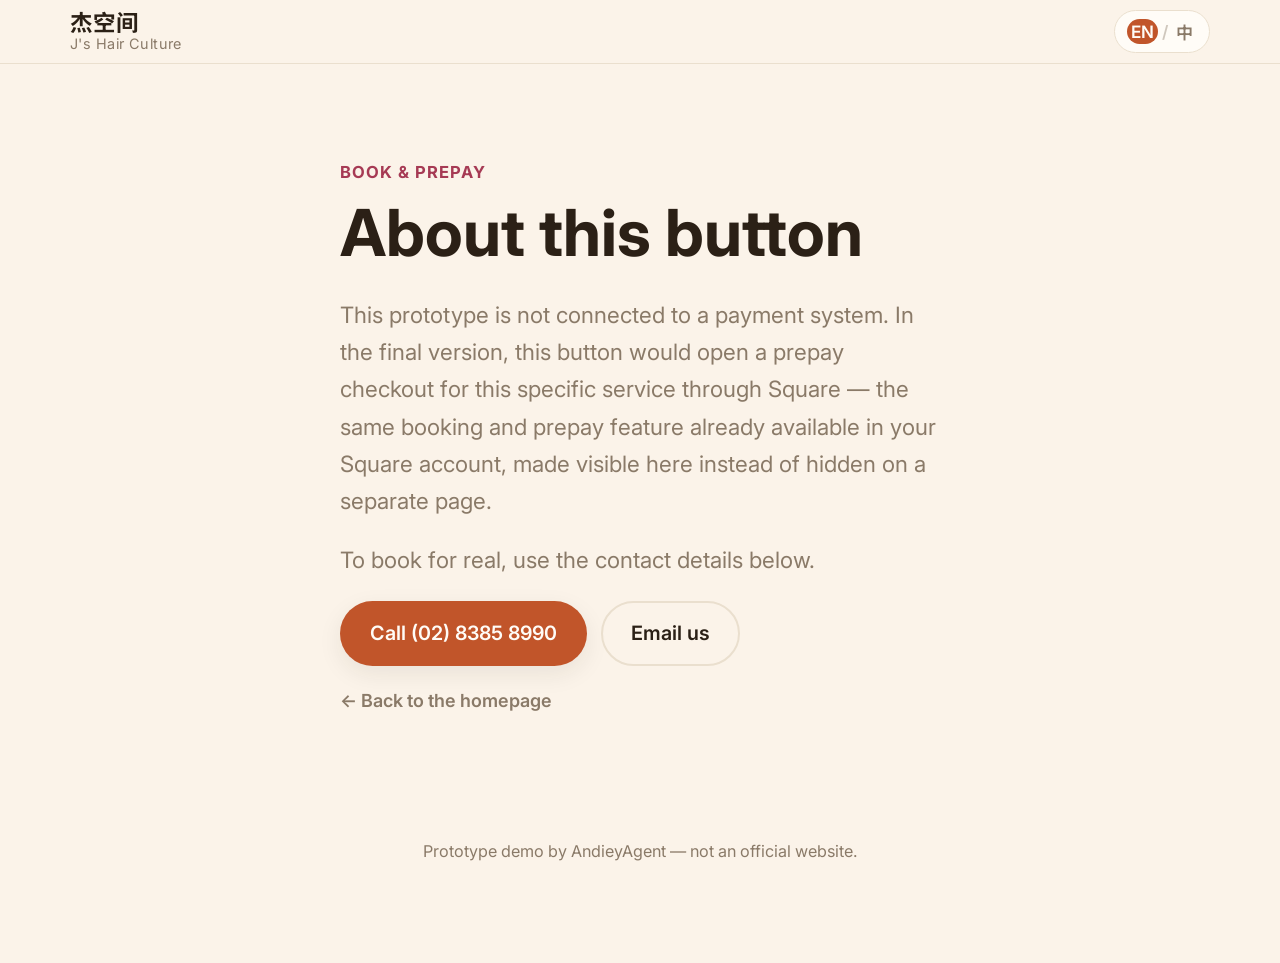
==== booking.html @ 08569a33 "Initial commit: J's Hair Culture prototype demo landing page Prototype demo by AndieyAgent for J's H" ====
<!DOCTYPE html>
<html lang="en" data-lang="en">
<head>
<meta charset="UTF-8">
<meta name="viewport" content="width=device-width, initial-scale=1">
<meta name="robots" content="noindex, nofollow">
<title>Booking — J's Hair Culture (Prototype)</title>
<link rel="preconnect" href="https://fonts.googleapis.com">
<link rel="preconnect" href="https://fonts.gstatic.com" crossorigin>
<link href="https://fonts.googleapis.com/css2?family=Inter:wght@400;500;600;700;800&family=Noto+Sans+SC:wght@400;500;600;700;800&display=swap" rel="stylesheet">
<link rel="stylesheet" href="css/style.css">
</head>
<body>

<header class="site-header">
  <div class="container site-header__inner">
    <a href="index.html" class="brand">
      <span class="brand__zh">杰空间</span>
      <span class="brand__en">J's Hair Culture</span>
    </a>
    <div class="site-header__actions">
      <button type="button" class="lang-toggle" id="langToggle" aria-label="Switch language">
        <span data-lang-label="en" class="lang-toggle__opt">EN</span>
        <span class="lang-toggle__sep">/</span>
        <span data-lang-label="zh" class="lang-toggle__opt">中</span>
      </button>
    </div>
  </div>
</header>

<main>
  <section class="booking-page">
    <div class="container booking-page__inner">
      <p class="eyebrow" data-i18n="booking.eyebrow">BOOK &amp; PREPAY</p>
      <h1 class="booking-page__title" data-i18n="booking.title">About this button</h1>
      <p class="booking-page__body" data-i18n="booking.body">
        This prototype is not connected to a payment system. In the final version, this button would open a prepay
        checkout for this specific service through Square — the same booking and prepay feature already available
        in your Square account, made visible here instead of hidden on a separate page.
      </p>
      <p class="booking-page__body" data-i18n="booking.body2">
        To book for real, use the contact details below.
      </p>
      <div class="hero__actions">
        <a href="tel:+61283858990" class="btn btn--primary" data-i18n="booking.call">Call (02) 8385 8990</a>
        <a href="mailto:jshairculture@gmail.com" class="btn btn--ghost" data-i18n="booking.email">Email us</a>
      </div>
      <a href="index.html" class="back-link" id="backLink" data-i18n="booking.back">&larr; Back to the homepage</a>
    </div>
  </section>
</main>

<footer class="site-footer">
  <div class="container site-footer__inner">
    <p data-i18n="footer.disclaimer">Prototype demo by AndieyAgent — not an official website.</p>
  </div>
</footer>

<script src="js/main.js"></script>
</body>
</html>
---- css/style.css ----
/* ============================================================
   J's Hair Culture — Prototype Demo
   Design tokens: Oat Cream / Copper Balayage / Warm Berry
   ============================================================ */

:root {
  --color-bg: #FBF3E9;
  --color-primary: #C1552A;
  --color-primary-dark: #A8461F;
  --color-secondary: #A63A54;
  --color-ink: #2B2016;
  --color-muted: #8A7A68;
  --color-surface: #FFFCF7;
  --color-border: #EADFCE;

  --font-display: 'Inter', 'Noto Sans SC', -apple-system, BlinkMacSystemFont, 'PingFang SC', 'Microsoft YaHei', 'Segoe UI', sans-serif;
  --font-body: 'Inter', 'Noto Sans SC', -apple-system, BlinkMacSystemFont, 'PingFang SC', 'Microsoft YaHei', 'Segoe UI', sans-serif;

  --radius-lg: 24px;
  --radius-md: 16px;
  --radius-sm: 10px;
  --radius-pill: 999px;

  --shadow-soft: 0 8px 24px rgba(43, 32, 22, 0.08);
  --shadow-card: 0 4px 14px rgba(43, 32, 22, 0.07);

  --container-max: 1180px;
  --header-h: 64px;
}

* { box-sizing: border-box; }
html { font-size: 18px; scroll-behavior: smooth; scroll-padding-top: calc(var(--header-h) + 16px); }

body {
  margin: 0;
  background: var(--color-bg);
  color: var(--color-ink);
  font-family: var(--font-body);
  line-height: 1.65;
  -webkit-font-smoothing: antialiased;
}

@media (prefers-reduced-motion: reduce) {
  html { scroll-behavior: auto; }
  * { animation-duration: 0.001ms !important; animation-iteration-count: 1 !important; transition-duration: 0.001ms !important; }
}

h1, h2, h3 { font-family: var(--font-display); font-weight: 700; margin: 0 0 0.4em; line-height: 1.15; }
p { margin: 0 0 1em; }
a { color: inherit; }
ul { list-style: none; margin: 0; padding: 0; }
img { max-width: 100%; display: block; }

.container {
  max-width: var(--container-max);
  margin: 0 auto;
  padding: 0 20px;
}

.eyebrow {
  font-family: var(--font-display);
  font-weight: 700;
  font-size: 0.92rem;
  letter-spacing: 0.06em;
  color: var(--color-secondary);
  text-transform: uppercase;
  margin: 0 0 0.6em;
}

.section-title {
  font-size: clamp(1.9rem, 4.5vw, 2.6rem);
}
.section-title--accent { color: var(--color-primary); }

.section-lead {
  max-width: 60ch;
  color: var(--color-muted);
  font-size: 1.2rem;
}

section { padding: 64px 0; }

/* ---------- Buttons ---------- */
.btn {
  display: inline-flex;
  align-items: center;
  justify-content: center;
  gap: 8px;
  font-family: var(--font-display);
  font-weight: 600;
  font-size: 1.1rem;
  padding: 14px 28px;
  border-radius: var(--radius-pill);
  text-decoration: none;
  border: 2px solid transparent;
  transition: transform 0.15s ease, box-shadow 0.15s ease, background-color 0.15s ease;
  cursor: pointer;
}
.btn:hover { transform: translateY(-2px); }
.btn:focus-visible { outline: 3px solid var(--color-secondary); outline-offset: 2px; }

.btn--primary {
  background: var(--color-primary);
  color: var(--color-surface);
  box-shadow: var(--shadow-soft);
}
.btn--primary:hover { background: var(--color-primary-dark); }

.btn--ghost {
  background: transparent;
  color: var(--color-ink);
  border-color: var(--color-border);
}
.btn--ghost:hover { border-color: var(--color-primary); color: var(--color-primary); }

.btn--large { padding: 18px 40px; font-size: 1.25rem; }
.btn--small { padding: 10px 20px; font-size: 1rem; }

.btn-tiny {
  font-family: var(--font-display);
  font-weight: 600;
  font-size: 0.88rem;
  color: var(--color-secondary);
  border: 2px dashed var(--color-secondary);
  border-radius: var(--radius-sm);
  padding: 5px 10px;
  text-decoration: none;
  white-space: nowrap;
  transition: background-color 0.15s ease, color 0.15s ease;
}
.btn-tiny:hover { background: var(--color-secondary); color: var(--color-surface); }

/* ---------- Hand-drawn signature marks ---------- */
.mark-circle {
  position: relative;
  color: var(--color-primary);
  white-space: nowrap;
}
.mark-circle::after {
  content: '';
  position: absolute;
  left: -6%;
  right: -6%;
  top: -12%;
  bottom: -8%;
  border: 3px solid var(--color-secondary);
  border-radius: 50% 45% 48% 52% / 55% 48% 52% 45%;
  transform: rotate(-2deg);
  pointer-events: none;
  opacity: 0;
  animation: markIn 0.6s ease-out 0.5s forwards;
}
.mark-box {
  position: relative;
}

@keyframes markIn {
  from { opacity: 0; transform: rotate(-2deg) scale(0.9); }
  to { opacity: 1; transform: rotate(-2deg) scale(1); }
}

/* ---------- Placeholder imagery ---------- */
.img-placeholder {
  background: repeating-linear-gradient(135deg, #F1E4D2, #F1E4D2 10px, #EAD9C1 10px, #EAD9C1 20px);
  border: 1px solid var(--color-border);
  border-radius: var(--radius-md);
  display: flex;
  align-items: center;
  justify-content: center;
  text-align: center;
  color: var(--color-muted);
  font-size: 0.8rem;
  padding: 12px;
  min-height: 200px;
}
.img-placeholder--square { aspect-ratio: 1 / 1; min-height: 180px; }
.img-placeholder--wide { aspect-ratio: 16 / 9; min-height: 160px; }
.img-placeholder--look { aspect-ratio: 4 / 5; min-height: 300px; }

.video-placeholder {
  background: repeating-linear-gradient(135deg, #EAD9C1, #EAD9C1 10px, #E2CBA8 10px, #E2CBA8 20px);
  border: 1px solid var(--color-border);
  border-radius: var(--radius-lg);
  aspect-ratio: 16 / 9;
  min-height: 160px;
  display: flex;
  flex-direction: column;
  align-items: center;
  justify-content: center;
  gap: 12px;
  color: var(--color-muted);
  font-size: 0.8rem;
  text-align: center;
  padding: 12px;
}
.video-placeholder__play {
  width: 52px;
  height: 52px;
  border-radius: 50%;
  background: rgba(255, 252, 247, 0.85);
  border: 1px solid var(--color-border);
  position: relative;
}
.video-placeholder__play::after {
  content: '';
  position: absolute;
  top: 50%;
  left: 55%;
  transform: translate(-50%, -50%);
  border-style: solid;
  border-width: 9px 0 9px 14px;
  border-color: transparent transparent transparent var(--color-primary);
}

/* ---------- Header ---------- */
.site-header {
  position: sticky;
  top: 0;
  z-index: 40;
  height: var(--header-h);
  background: rgba(251, 243, 233, 0.9);
  backdrop-filter: blur(8px);
  border-bottom: 1px solid var(--color-border);
}
.site-header__inner {
  height: 100%;
  display: flex;
  align-items: center;
  justify-content: space-between;
}
.brand {
  text-decoration: none;
  display: flex;
  flex-direction: column;
  line-height: 1.1;
}
.brand__zh { font-family: var(--font-display); font-size: 1.25rem; font-weight: 700; color: var(--color-ink); }
.brand__en { font-family: var(--font-body); font-size: 0.8rem; letter-spacing: 0.03em; color: var(--color-muted); }

.site-header__actions { display: flex; align-items: center; gap: 12px; }

.header-call {
  display: flex;
  align-items: center;
  justify-content: center;
  width: 38px;
  height: 38px;
  border-radius: 50%;
  background: var(--color-surface);
  border: 1px solid var(--color-border);
  color: var(--color-primary);
  text-decoration: none;
}

.lang-toggle {
  display: flex;
  align-items: center;
  gap: 4px;
  background: var(--color-surface);
  border: 1px solid var(--color-border);
  border-radius: var(--radius-pill);
  padding: 6px 12px;
  font-family: var(--font-display);
  font-weight: 600;
  font-size: 0.95rem;
  cursor: pointer;
  color: var(--color-muted);
}
.lang-toggle__opt { padding: 2px 4px; border-radius: var(--radius-pill); }
.lang-toggle__sep { opacity: 0.4; }
html[data-lang="en"] .lang-toggle__opt[data-lang-label="en"],
html[data-lang="zh"] .lang-toggle__opt[data-lang-label="zh"] {
  background: var(--color-primary);
  color: var(--color-surface);
}

/* ---------- Hero (full-bleed image with overlaid content) ---------- */
.hero {
  position: relative;
  overflow: hidden;
  min-height: clamp(480px, 74vh, 700px);
  display: flex;
  align-items: flex-end;
  padding: 0;
}
.hero__bg {
  position: absolute;
  inset: 0;
  background-color: #0B1220;
  background-image: url("../assets/img/hero-blue.jpg");
  background-size: cover;
  background-position: center 30%;
}
.hero__scrim {
  position: absolute;
  inset: 0;
  background: linear-gradient(180deg, rgba(8, 12, 24, 0.15) 0%, rgba(8, 12, 24, 0.28) 35%, rgba(8, 12, 24, 0.88) 100%);
}
.hero__content {
  position: relative;
  z-index: 2;
  max-width: 640px;
  padding: 40px 20px 48px;
  color: var(--color-surface);
  text-shadow: 0 2px 16px rgba(0, 0, 0, 0.35);
}
.hero__logotype { display: flex; align-items: baseline; flex-wrap: wrap; gap: 10px; margin-bottom: 22px; }
.hero__logotype-zh { font-family: var(--font-display); font-size: 1.4rem; font-weight: 800; }
.hero__logotype-en { font-size: 0.82rem; letter-spacing: 0.12em; text-transform: uppercase; opacity: 0.8; }
.hero__logotype-note { font-size: 0.78rem; color: rgba(255, 252, 247, 0.6); }
.hero .eyebrow { color: #E8A98F; }
.hero__title { font-size: clamp(2.3rem, 6.5vw, 3.6rem); color: var(--color-surface); }
.hero__sub { font-size: 1.25rem; color: rgba(255, 252, 247, 0.85); max-width: 52ch; }
.hero__actions { display: flex; flex-wrap: wrap; gap: 14px; margin-top: 8px; }

.btn--ghost-light {
  background: rgba(255, 252, 247, 0.1);
  color: var(--color-surface);
  border-color: rgba(255, 252, 247, 0.55);
}
.btn--ghost-light:hover { background: rgba(255, 252, 247, 0.2); border-color: var(--color-surface); }

/* ---------- Services (horizontal scroll) ---------- */
.services__scroller {
  display: flex;
  gap: 18px;
  overflow-x: auto;
  scroll-snap-type: x mandatory;
  padding: 8px 4px 20px;
  margin: 0 -4px;
  -webkit-overflow-scrolling: touch;
}
.service-card {
  flex: 0 0 270px;
  scroll-snap-align: start;
  background: var(--color-surface);
  border: 1px solid var(--color-border);
  border-radius: var(--radius-lg);
  padding: 16px;
  box-shadow: var(--shadow-card);
}
.service-card h3 { font-size: 1.25rem; margin: 12px 0 0; }

/* ---------- Team (image/text carousel, in sync — no manual drag) ---------- */
.team__carousel {
  display: flex;
  flex-direction: column;
  gap: 24px;
  margin-top: 28px;
}
.team__carousel-image { position: relative; }
.team__carousel-track {
  position: relative;
  aspect-ratio: 4 / 5;
  min-height: 300px;
  border: 1px solid var(--color-border);
  border-radius: var(--radius-lg);
  overflow: hidden;
}
.team__carousel-slide {
  position: absolute;
  inset: 0;
  min-height: 0;
  border: none;
  border-radius: 0;
  opacity: 0;
  transition: opacity 0.45s ease, transform 0.45s ease;
  transform: scale(1.03);
  pointer-events: none;
}
.team__carousel-slide.is-active { opacity: 1; transform: scale(1); pointer-events: auto; }

.team__carousel-track .img-placeholder:nth-child(2) { background: repeating-linear-gradient(115deg, #EAD9C1, #EAD9C1 10px, #E2CBA8 10px, #E2CBA8 20px); }
.team__carousel-track .img-placeholder:nth-child(3) { background: repeating-linear-gradient(150deg, #F1E4D2, #F1E4D2 10px, #E4C9A0 10px, #E4C9A0 20px); }
.team__carousel-track .img-placeholder:nth-child(4) { background: repeating-linear-gradient(95deg, #EAD9C1, #EAD9C1 10px, #DFCBA6 10px, #DFCBA6 20px); }
.team__carousel-track .img-placeholder:nth-child(5) { background: repeating-linear-gradient(165deg, #F1E4D2, #F1E4D2 10px, #E8D2AC 10px, #E8D2AC 20px); }

.team__carousel-info { display: flex; flex-direction: column; justify-content: center; }
.team__carousel-panel { display: none; }
.team__carousel-panel.is-active { display: block; }
.team__carousel-panel h3 { font-size: 1.4rem; margin-top: 0; }
.team__carousel-panel p { color: var(--color-muted); font-style: italic; font-size: 1.15rem; }

.team__carousel-dots { display: flex; gap: 8px; margin-top: 8px; }
.team__carousel-dot {
  width: 8px;
  height: 8px;
  border-radius: 50%;
  background: var(--color-border);
}
.team__carousel-dot.is-active { background: var(--color-primary); }

.vibe-strip {
  display: grid;
  grid-template-columns: 1fr;
  gap: 16px;
  margin-top: 24px;
}

/* ---------- Products (static collage — tiles of uneven proportions forming one rectangle) ---------- */
.products__collage {
  display: grid;
  grid-template-columns: repeat(2, 1fr);
  grid-auto-rows: 150px;
  gap: 14px;
  margin-top: 28px;
}
.products__collage .img-placeholder {
  min-height: 0;
  border-radius: var(--radius-sm);
}
.products__tile--a { grid-column: 1 / 3; grid-row: 1 / 3; }
.products__tile--b { grid-column: 1 / 2; grid-row: 3 / 4; }
.products__tile--c { grid-column: 2 / 3; grid-row: 3 / 4; }
.products__tile--d { grid-column: 1 / 3; grid-row: 4 / 5; }

/* ---------- Vibe carousel ---------- */
.vibe-carousel { position: relative; }
.vibe-carousel__track {
  position: relative;
  aspect-ratio: 16 / 9;
  min-height: 160px;
  border: 1px solid var(--color-border);
  border-radius: var(--radius-lg);
  overflow: hidden;
}
.vibe-carousel__slide {
  position: absolute;
  inset: 0;
  min-height: 0;
  border: none;
  border-radius: 0;
  opacity: 0;
  transition: opacity 0.45s ease, transform 0.45s ease;
  transform: scale(1.03);
  pointer-events: none;
}
.vibe-carousel__slide.is-active { opacity: 1; transform: scale(1); pointer-events: auto; }

.vibe-carousel__track .img-placeholder:nth-child(2) { background: repeating-linear-gradient(115deg, #EAD9C1, #EAD9C1 10px, #E2CBA8 10px, #E2CBA8 20px); }
.vibe-carousel__track .img-placeholder:nth-child(3) { background: repeating-linear-gradient(150deg, #F1E4D2, #F1E4D2 10px, #E4C9A0 10px, #E4C9A0 20px); }
.vibe-carousel__btn {
  position: absolute;
  top: 50%;
  transform: translateY(-50%);
  width: 36px;
  height: 36px;
  border-radius: 50%;
  border: 1px solid var(--color-border);
  background: rgba(255, 252, 247, 0.9);
  color: var(--color-ink);
  font-size: 1.2rem;
  line-height: 1;
  cursor: pointer;
  display: flex;
  align-items: center;
  justify-content: center;
}
.vibe-carousel__btn:hover { background: var(--color-surface); }
.vibe-carousel__btn--prev { left: 12px; }
.vibe-carousel__btn--next { right: 12px; }

/* ---------- Pricing ---------- */
.pricing__grid {
  display: grid;
  grid-template-columns: 1fr;
  gap: 36px;
}
.price-category { margin-bottom: 28px; }
.price-category h3 { font-size: 1.25rem; }

.price-list li {
  display: flex;
  align-items: center;
  gap: 14px;
  padding: 12px 0;
  border-bottom: 1px dashed var(--color-border);
}
.price-list li > span:first-child {
  flex: 1 1 auto;
  font-weight: 500;
}
.price-list__price {
  font-family: var(--font-display);
  font-weight: 700;
  color: var(--color-ink);
  white-space: nowrap;
}

.price-note {
  font-size: 0.95rem;
  color: var(--color-muted);
  margin-top: 8px;
}

.contact-card {
  background: var(--color-surface);
  border: 1px solid var(--color-border);
  border-radius: var(--radius-lg);
  padding: 24px;
  box-shadow: var(--shadow-card);
  align-self: start;
  position: sticky;
  top: calc(var(--header-h) + 20px);
}
.contact-card h3 { font-size: 1.25rem; }
.contact-row {
  display: flex;
  align-items: center;
  gap: 12px;
  padding: 12px 0;
  border-bottom: 1px solid var(--color-border);
  text-decoration: none;
  color: var(--color-ink);
}
.contact-row:last-child { border-bottom: none; }
.contact-row__label { display: block; font-size: 0.88rem; color: var(--color-muted); }
.contact-row__value { display: block; font-weight: 600; font-size: 1.1rem; }

/* ---------- Location / Map ---------- */
.location__grid {
  display: grid;
  grid-template-columns: 1fr;
  gap: 24px;
  margin-top: 24px;
}
.map-embed { border-radius: var(--radius-lg); overflow: hidden; box-shadow: var(--shadow-card); border: 1px solid var(--color-border); }
.map-embed--desktop { display: none; }
.map-embed--desktop iframe { width: 100%; height: 340px; border: 0; display: block; }

.map-embed--mobile {
  display: flex;
  flex-direction: column;
  align-items: center;
  gap: 10px;
  text-align: center;
  padding: 32px 20px;
  text-decoration: none;
  color: var(--color-ink);
  background: var(--color-surface);
}
.map-embed__address { font-weight: 600; margin: 0; }

.location__info { display: flex; flex-direction: column; gap: 16px; }
.location__address { font-weight: 700; font-size: 1.25rem; margin: 0; }
.location__transit { color: var(--color-muted); font-size: 1.1rem; margin: 0; }

.hours { background: var(--color-surface); border: 1px solid var(--color-border); border-radius: var(--radius-md); padding: 16px 18px; }
.hours h3 { font-size: 1.15rem; }
.hours ul li { display: flex; justify-content: space-between; padding: 6px 0; font-size: 1.05rem; }
.hours__note { font-size: 0.9rem; color: var(--color-muted); margin: 8px 0 0; }

/* ---------- Contact repeat ---------- */
.contact-repeat__grid {
  display: grid;
  grid-template-columns: repeat(2, 1fr);
  gap: 14px;
  margin-top: 24px;
}
.contact-tile {
  display: flex;
  flex-direction: column;
  align-items: center;
  text-align: center;
  gap: 6px;
  background: var(--color-surface);
  border: 1px solid var(--color-border);
  border-radius: var(--radius-md);
  padding: 20px 12px;
  text-decoration: none;
  color: var(--color-ink);
  box-shadow: var(--shadow-card);
}
.contact-tile__label { font-size: 0.88rem; color: var(--color-muted); }
.contact-tile__value { font-weight: 600; font-size: 1.02rem; word-break: break-word; }

/* ---------- Final CTA ---------- */
.final-cta { text-align: center; padding: 32px 0 64px; }

/* ---------- Footer ---------- */
.site-footer { padding: 28px 0 calc(28px + 70px); text-align: center; }
.site-footer p { margin: 0; font-size: 0.9rem; color: var(--color-muted); }

/* ---------- Floating sticky CTA ---------- */
.floating-cta {
  position: fixed;
  right: 20px;
  bottom: 20px;
  z-index: 50;
  background: var(--color-primary);
  color: var(--color-surface);
  font-family: var(--font-display);
  font-weight: 700;
  padding: 14px 24px;
  border-radius: var(--radius-pill);
  text-decoration: none;
  box-shadow: 0 10px 24px rgba(43, 32, 22, 0.25);
  transition: transform 0.15s ease, opacity 0.2s ease;
}
.floating-cta:hover { transform: translateY(-2px); }
.floating-cta.is-hidden { opacity: 0; transform: translateY(12px); pointer-events: none; }

@media (max-width: 480px) {
  .floating-cta {
    left: 16px;
    right: 16px;
    bottom: 16px;
    text-align: center;
    padding: 14px 20px;
  }
}

/* ---------- Booking (explainer) page ---------- */
.booking-page { min-height: calc(100vh - var(--header-h) - 90px); display: flex; align-items: center; }
.booking-page__inner { max-width: 640px; }
.booking-page__title { font-size: clamp(2.3rem, 6.5vw, 3.6rem); color: var(--color-ink); }
.booking-page__body { font-size: 1.25rem; color: var(--color-muted); max-width: 52ch; }
.back-link {
  display: inline-block;
  margin-top: 20px;
  color: var(--color-muted);
  text-decoration: none;
  font-weight: 600;
}
.back-link:hover { color: var(--color-primary); }

/* ============================================================
   Breakpoints
   ============================================================ */

@media (min-width: 700px) {
  .vibe-strip { grid-template-columns: repeat(2, 1fr); }
  .contact-repeat__grid { grid-template-columns: repeat(3, 1fr); }

  .products__collage { grid-template-columns: repeat(6, 1fr); grid-auto-rows: 200px; }
  .products__tile--a { grid-column: 1 / 4; grid-row: 1 / 3; }
  .products__tile--b { grid-column: 4 / 7; grid-row: 1 / 2; }
  .products__tile--c { grid-column: 4 / 6; grid-row: 2 / 3; }
  .products__tile--d { grid-column: 6 / 7; grid-row: 2 / 3; }
}

@media (min-width: 860px) {
  .hero__content { padding: 56px 56px 72px; max-width: 720px; }

  .map-embed--mobile { display: none; }
  .map-embed--desktop { display: block; }
  .location__grid { grid-template-columns: 1.3fr 1fr; align-items: start; }

  .team__carousel { flex-direction: row; align-items: stretch; gap: 40px; }
  .team__carousel-image { flex: 0 0 380px; }
  .team__carousel-track { height: 100%; min-height: 440px; }
}

@media (min-width: 980px) {
  .pricing__grid { grid-template-columns: 2fr 1fr; }
  .contact-repeat__grid { grid-template-columns: repeat(5, 1fr); }
}
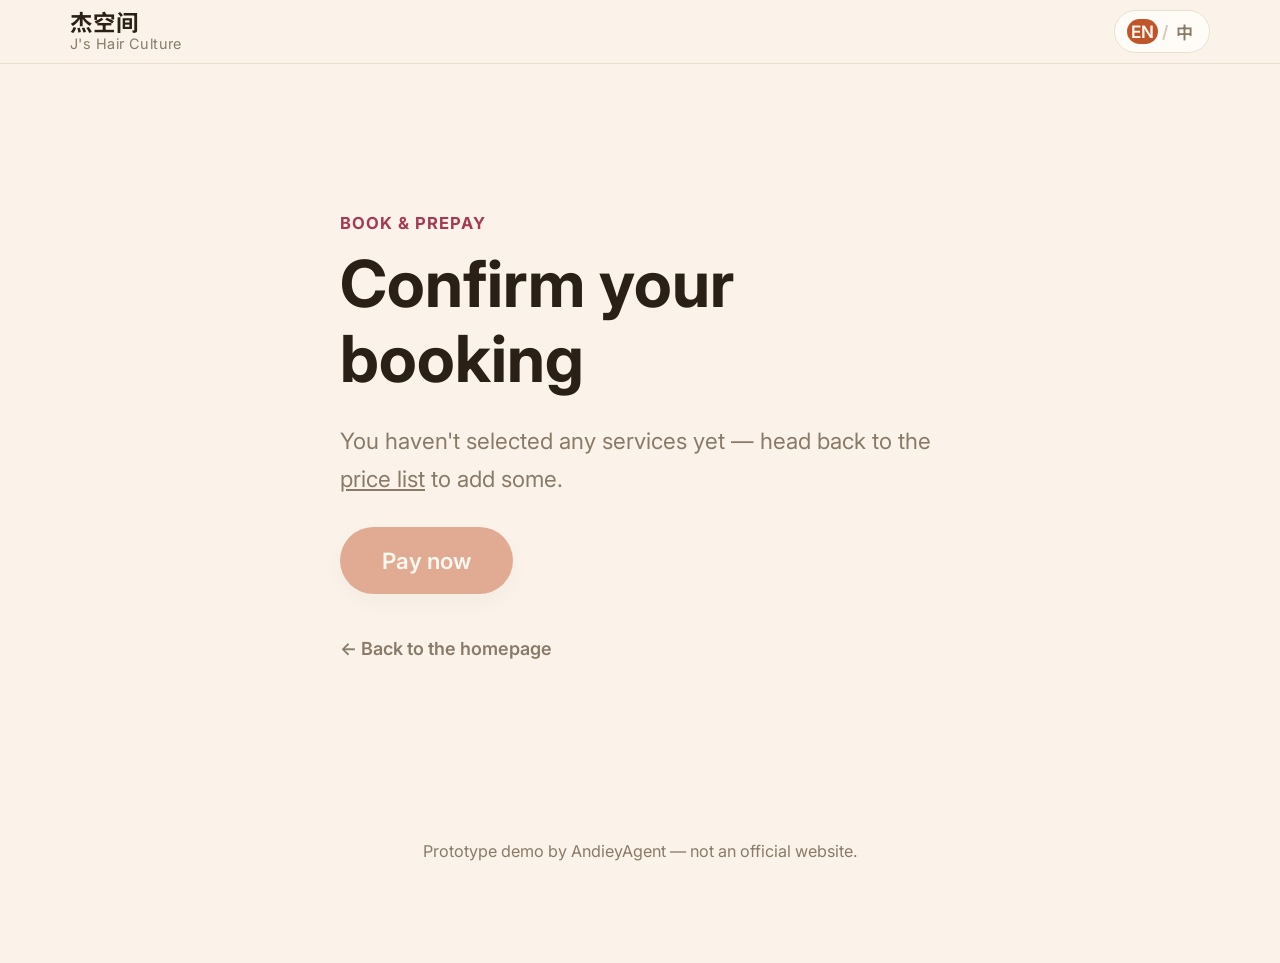
==== commit 30dc6e7f: "Rework booking flow into a per-service cart with checkout summary - Price list rows now use a qty st" ====
--- a/booking.html
+++ b/booking.html
@@ -32,19 +32,26 @@
   <section class="booking-page">
     <div class="container booking-page__inner">
       <p class="eyebrow" data-i18n="booking.eyebrow">BOOK &amp; PREPAY</p>
-      <h1 class="booking-page__title" data-i18n="booking.title">About this button</h1>
-      <p class="booking-page__body" data-i18n="booking.body">
-        This prototype is not connected to a payment system. In the final version, this button would open a prepay
-        checkout for this specific service through Square — the same booking and prepay feature already available
-        in your Square account, made visible here instead of hidden on a separate page.
+      <h1 class="booking-page__title" data-i18n="booking.title">Confirm your booking</h1>
+
+      <div id="checkoutHasItems" hidden>
+        <ul class="price-list booking-page__cart-list" id="checkoutList"></ul>
+        <p class="checkout-total">
+          <span data-i18n="booking.total">Total</span>
+          <span id="checkoutTotalAmount">$0</span>
+        </p>
+        <p class="booking-page__body" data-i18n="booking.body">
+          This prototype is not connected to a payment system. In the final version, this button would open a Square
+          prepay checkout for the services above.
+        </p>
+      </div>
+
+      <p class="booking-page__body" id="checkoutEmpty" data-i18n-html="booking.empty" hidden>
+        You haven't selected any services yet — head back to the <a href="index.html#pricing">price list</a> to add some.
       </p>
-      <p class="booking-page__body" data-i18n="booking.body2">
-        To book for real, use the contact details below.
-      </p>
-      <div class="hero__actions">
-        <a href="tel:+61283858990" class="btn btn--primary" data-i18n="booking.call">Call (02) 8385 8990</a>
-        <a href="mailto:jshairculture@gmail.com" class="btn btn--ghost" data-i18n="booking.email">Email us</a>
-      </div>
+
+      <button type="button" class="btn btn--primary btn--large" id="checkoutPayBtn" data-i18n="booking.pay" disabled>Pay now</button>
+
       <a href="index.html" class="back-link" id="backLink" data-i18n="booking.back">&larr; Back to the homepage</a>
     </div>
   </section>
--- a/css/style.css
+++ b/css/style.css
@@ -141,14 +141,18 @@
   position: absolute;
   left: -6%;
   right: -6%;
-  top: -12%;
-  bottom: -8%;
+  top: -6%;
+  bottom: -4%;
   border: 3px solid var(--color-secondary);
   border-radius: 50% 45% 48% 52% / 55% 48% 52% 45%;
   transform: rotate(-2deg);
   pointer-events: none;
   opacity: 0;
   animation: markIn 0.6s ease-out 0.5s forwards;
+}
+
+@media (max-width: 600px) {
+  .mark-circle::after { top: -4%; bottom: -2%; border-width: 2px; }
 }
 .mark-box {
   position: relative;
@@ -237,20 +241,35 @@
 .brand__zh { font-family: var(--font-display); font-size: 1.25rem; font-weight: 700; color: var(--color-ink); }
 .brand__en { font-family: var(--font-body); font-size: 0.8rem; letter-spacing: 0.03em; color: var(--color-muted); }
 
-.site-header__actions { display: flex; align-items: center; gap: 12px; }
-
+.site-header__actions { position: relative; display: flex; align-items: center; gap: 12px; }
+
+.header-contact {}
 .header-call {
   display: flex;
   align-items: center;
   justify-content: center;
   width: 38px;
   height: 38px;
+  padding: 0;
   border-radius: 50%;
   background: var(--color-surface);
   border: 1px solid var(--color-border);
   color: var(--color-primary);
-  text-decoration: none;
-}
+  cursor: pointer;
+}
+.contact-popover {
+  position: absolute;
+  top: calc(100% + 10px);
+  right: 0;
+  z-index: 60;
+  width: min(260px, calc(100vw - 40px));
+  background: var(--color-surface);
+  border: 1px solid var(--color-border);
+  border-radius: var(--radius-lg);
+  box-shadow: var(--shadow-soft);
+  padding: 4px 16px;
+}
+.contact-popover[hidden] { display: none; }
 
 .lang-toggle {
   display: flex;
@@ -309,7 +328,7 @@
 .hero__logotype-en { font-size: 0.82rem; letter-spacing: 0.12em; text-transform: uppercase; opacity: 0.8; }
 .hero__logotype-note { font-size: 0.78rem; color: rgba(255, 252, 247, 0.6); }
 .hero .eyebrow { color: #E8A98F; }
-.hero__title { font-size: clamp(2.3rem, 6.5vw, 3.6rem); color: var(--color-surface); }
+.hero__title { font-size: clamp(2.3rem, 6.5vw, 3.6rem); line-height: 1.3; color: var(--color-surface); }
 .hero__sub { font-size: 1.25rem; color: rgba(255, 252, 247, 0.85); max-width: 52ch; }
 .hero__actions { display: flex; flex-wrap: wrap; gap: 14px; margin-top: 8px; }
 
@@ -348,7 +367,7 @@
   gap: 24px;
   margin-top: 28px;
 }
-.team__carousel-image { position: relative; }
+.team__carousel-image { position: relative; width: 100%; max-width: 420px; margin: 0 auto; }
 .team__carousel-track {
   position: relative;
   aspect-ratio: 4 / 5;
@@ -356,6 +375,8 @@
   border: 1px solid var(--color-border);
   border-radius: var(--radius-lg);
   overflow: hidden;
+  -webkit-transform: translateZ(0);
+  transform: translateZ(0);
 }
 .team__carousel-slide {
   position: absolute;
@@ -423,6 +444,8 @@
   border: 1px solid var(--color-border);
   border-radius: var(--radius-lg);
   overflow: hidden;
+  -webkit-transform: translateZ(0);
+  transform: translateZ(0);
 }
 .vibe-carousel__slide {
   position: absolute;
@@ -461,11 +484,7 @@
 .vibe-carousel__btn--next { right: 12px; }
 
 /* ---------- Pricing ---------- */
-.pricing__grid {
-  display: grid;
-  grid-template-columns: 1fr;
-  gap: 36px;
-}
+.pricing__table { max-width: 720px; margin: 0 auto; }
 .price-category { margin-bottom: 28px; }
 .price-category h3 { font-size: 1.25rem; }
 
@@ -486,6 +505,62 @@
   color: var(--color-ink);
   white-space: nowrap;
 }
+.price-list__action {
+  flex: none;
+  min-width: 84px;
+  display: flex;
+  justify-content: flex-end;
+}
+
+.qty-stepper {
+  display: flex;
+  align-items: center;
+  gap: 8px;
+  border: 1px solid var(--color-border);
+  border-radius: var(--radius-pill);
+  padding: 4px 6px;
+  background: var(--color-bg);
+}
+.qty-stepper__btn {
+  width: 24px;
+  height: 24px;
+  padding: 0;
+  border: none;
+  border-radius: 50%;
+  background: var(--color-primary);
+  color: var(--color-surface);
+  font-family: var(--font-display);
+  font-weight: 700;
+  font-size: 1rem;
+  line-height: 1;
+  display: flex;
+  align-items: center;
+  justify-content: center;
+  cursor: pointer;
+}
+.qty-stepper__btn:hover { background: var(--color-primary-dark); }
+.qty-stepper__count {
+  min-width: 1.1em;
+  text-align: center;
+  font-family: var(--font-display);
+  font-weight: 700;
+}
+
+.booking-page__cart-list { margin: 20px 0; }
+.checkout-total {
+  display: flex;
+  justify-content: space-between;
+  font-family: var(--font-display);
+  font-weight: 700;
+  font-size: 1.2rem;
+  color: var(--color-ink);
+  padding-top: 14px;
+  margin: 0 0 24px;
+  border-top: 2px solid var(--color-ink);
+}
+#checkoutPayBtn { margin: 8px 0 20px; }
+#checkoutPayBtn:disabled { opacity: 0.45; cursor: not-allowed; }
+#checkoutPayBtn:disabled:hover { transform: none; }
 
 .price-note {
   font-size: 0.95rem;
@@ -493,17 +568,6 @@
   margin-top: 8px;
 }
 
-.contact-card {
-  background: var(--color-surface);
-  border: 1px solid var(--color-border);
-  border-radius: var(--radius-lg);
-  padding: 24px;
-  box-shadow: var(--shadow-card);
-  align-self: start;
-  position: sticky;
-  top: calc(var(--header-h) + 20px);
-}
-.contact-card h3 { font-size: 1.25rem; }
 .contact-row {
   display: flex;
   align-items: center;
@@ -573,9 +637,6 @@
 }
 .contact-tile__label { font-size: 0.88rem; color: var(--color-muted); }
 .contact-tile__value { font-weight: 600; font-size: 1.02rem; word-break: break-word; }
-
-/* ---------- Final CTA ---------- */
-.final-cta { text-align: center; padding: 32px 0 64px; }
 
 /* ---------- Footer ---------- */
 .site-footer { padding: 28px 0 calc(28px + 70px); text-align: center; }
@@ -591,22 +652,40 @@
   color: var(--color-surface);
   font-family: var(--font-display);
   font-weight: 700;
+  font-size: 1rem;
   padding: 14px 24px;
   border-radius: var(--radius-pill);
   text-decoration: none;
   box-shadow: 0 10px 24px rgba(43, 32, 22, 0.25);
-  transition: transform 0.15s ease, opacity 0.2s ease;
+  transition: transform 0.15s ease;
 }
 .floating-cta:hover { transform: translateY(-2px); }
-.floating-cta.is-hidden { opacity: 0; transform: translateY(12px); pointer-events: none; }
+.floating-cta__badge {
+  position: absolute;
+  top: -6px;
+  right: -6px;
+  min-width: 20px;
+  height: 20px;
+  padding: 0 5px;
+  display: flex;
+  align-items: center;
+  justify-content: center;
+  border-radius: var(--radius-pill);
+  background: var(--color-secondary);
+  color: var(--color-surface);
+  font-family: var(--font-display);
+  font-weight: 700;
+  font-size: 0.75rem;
+  box-shadow: 0 2px 6px rgba(43, 32, 22, 0.3);
+}
+.floating-cta__badge[hidden] { display: none; }
 
 @media (max-width: 480px) {
   .floating-cta {
-    left: 16px;
-    right: 16px;
-    bottom: 16px;
-    text-align: center;
-    padding: 14px 20px;
+    right: 14px;
+    bottom: 14px;
+    font-size: 0.9rem;
+    padding: 12px 18px;
   }
 }
 
@@ -616,7 +695,7 @@
 .booking-page__title { font-size: clamp(2.3rem, 6.5vw, 3.6rem); color: var(--color-ink); }
 .booking-page__body { font-size: 1.25rem; color: var(--color-muted); max-width: 52ch; }
 .back-link {
-  display: inline-block;
+  display: block;
   margin-top: 20px;
   color: var(--color-muted);
   text-decoration: none;
@@ -647,11 +726,10 @@
   .location__grid { grid-template-columns: 1.3fr 1fr; align-items: start; }
 
   .team__carousel { flex-direction: row; align-items: stretch; gap: 40px; }
-  .team__carousel-image { flex: 0 0 380px; }
+  .team__carousel-image { flex: 0 0 380px; max-width: none; margin: 0; }
   .team__carousel-track { height: 100%; min-height: 440px; }
 }
 
 @media (min-width: 980px) {
-  .pricing__grid { grid-template-columns: 2fr 1fr; }
   .contact-repeat__grid { grid-template-columns: repeat(5, 1fr); }
 }
